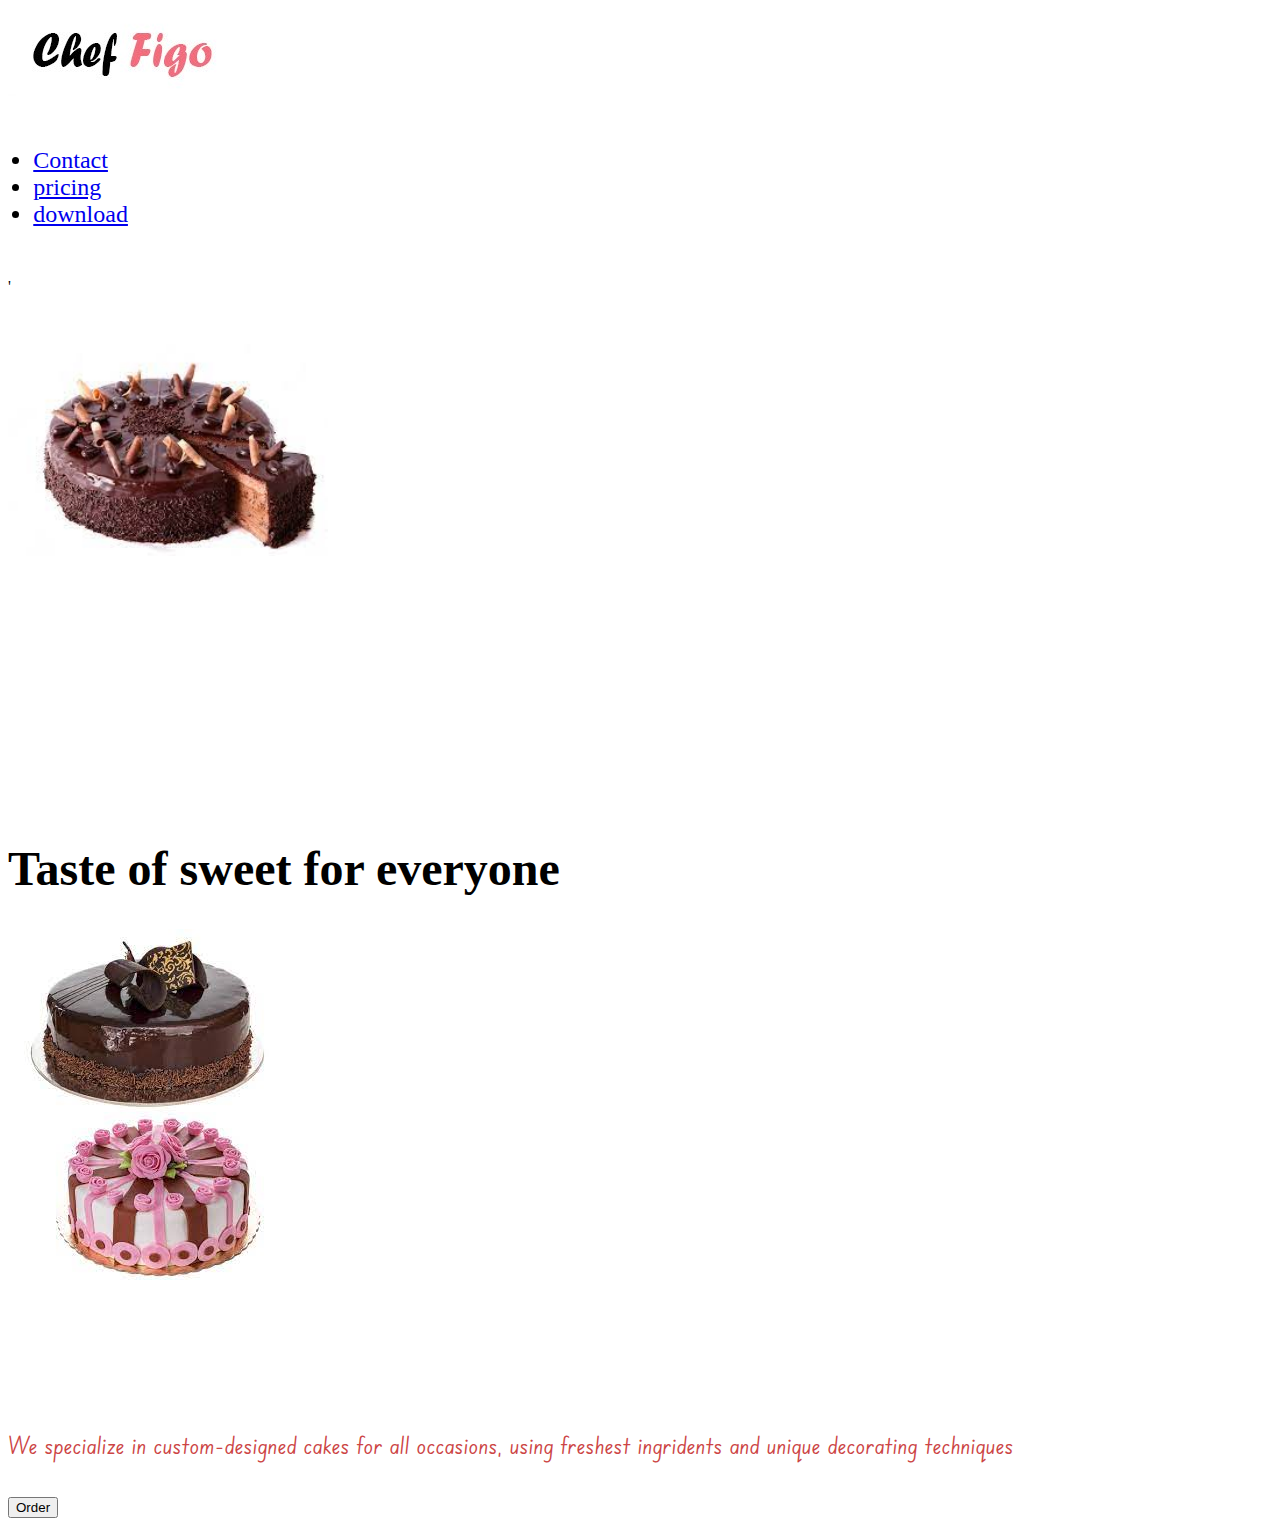
==== index.html @ fc3c8cd3 "Update index.html" ====
<html>
    <head>
        <meta charset utf-8>
        <link rel="stylesheet" href="styles.css">
        <link rel="stylesheet" href="https://cdnjs.cloudflare.com/ajax/libs/font-awesome/6.4.0/css/all.min.css">
        <link href="https://cdn.jsdelivr.net/npm/bootstrap@5.0.2/dist/css/bootstrap.min.css" rel="stylesheet" integrity="sha384-EVSTQN3/azprG1Anm3QDgpJLIm9Nao0Yz1ztcQTwFspd3yD65VohhpuuCOmLASjC" crossorigin="anonymous">
        <link rel="icon" href="icon.ico">
        <link rel="preconnect" href="https://fonts.googleapis.com">
        <link rel="preconnect" href="https://fonts.gstatic.com" crossorigin>
        <link href="https://fonts.googleapis.com/css2?family=Edu+SA+Beginner&family=Kaushan+Script&display=swap" rel="stylesheet">
        <title>Chef FiGo</title>
        </head>
       <body>
          <section id="title">
            <div class="row">
            <div class="col-lg-4 col-md-6">
                <img src="chef figo.jpg">
            </div>
            <div class="container-fluid col-lg-4 col-md-6">
  
                <nav style="color: black;">
                    <ul class="link-list nav justify-content-center">
                        <li class="nav-item">
                          <a class="nav-link" href="#">Contact</a>
                        </li>
                        <li class="nav-item">
                          <a class="nav-link" href="#">pricing</a>
                        </li>
                        <li class="nav-item">
                          <a class="nav-link" href="#">download</a>
                        </li>
                      </ul>
              </nav>
            </div>
            <div class="container-fluid col-lg-4 col-sm-12 text-center">'
                <img src="https://encrypted-tbn0.gstatic.com/images?q=tbn:ANd9GcS6ci1q7b5u-6tnudFbywA2m-DDKQkEph2enw&usqp=CAU" alt="">
            </div>
              </div>
              <!-- end of first row -->

              <div class="scnd row">
                <div class="col-lg-4 col-sm-12 text-center">
                    <img style="width: 20rem; padding-bottom: 20%;" src="[data-uri]" alt="">
                </div>
              <div class="col-lg-4 col-sm-12 text-center">
              <h1 class="text-center" style="font-size: 3rem;">
                Taste of sweet for everyone
              </h1>
              </div>
              <div class="col-lg-4 col-sm-12 text-center">
              <img src="[data-uri]">
              </div>
            

              <!-- end of second row -->
              <div class="row">
              <div class="col-lg-4 col-sm-12 text-center">
                <img src="[data-uri]">
              </div>
              <div class="col-lg-4 text-center">
                <p style="font-size: 1.5rem; color: rgb(204, 68, 68);">We specialize in custom-designed cakes for all occasions, 
                    using freshest ingridents and unique decorating techniques</p>
                    <button class="btn btn-primary">Order</button>
              </div>
              <div class="col-lg-4 col-sm-12 text-center">
                <img class="img-size" src="https://encrypted-tbn0.gstatic.com/images?q=tbn:ANd9GcRsIFLUHbgovBl89vwg0h1-o6qqK_J_2026Lw3HkeFcVK-RDwTsj66mweiZIMQBIV7hPGs&usqp=CAU" alt="">
              </div>
            </div>
              
          </section>
          <section id="action">
            

          </section>

                    
            

            
            <script src = "assets/Js/script.js">
                </script>
                </div>
            </body>
    </html>
---- styles.css ----
/* top left link list */

.link-list{
    padding: 2%;
    font-size: 1.5rem;
}

.scnd{
    height: 20rem;
    padding: 3rem 0 0 0 ;
}

.h1{
    font-family: 'Kaushan Script', cursive;
}



p{
    padding: 10% 0 1%;
    font-family: 'Edu SA Beginner', cursive;
}
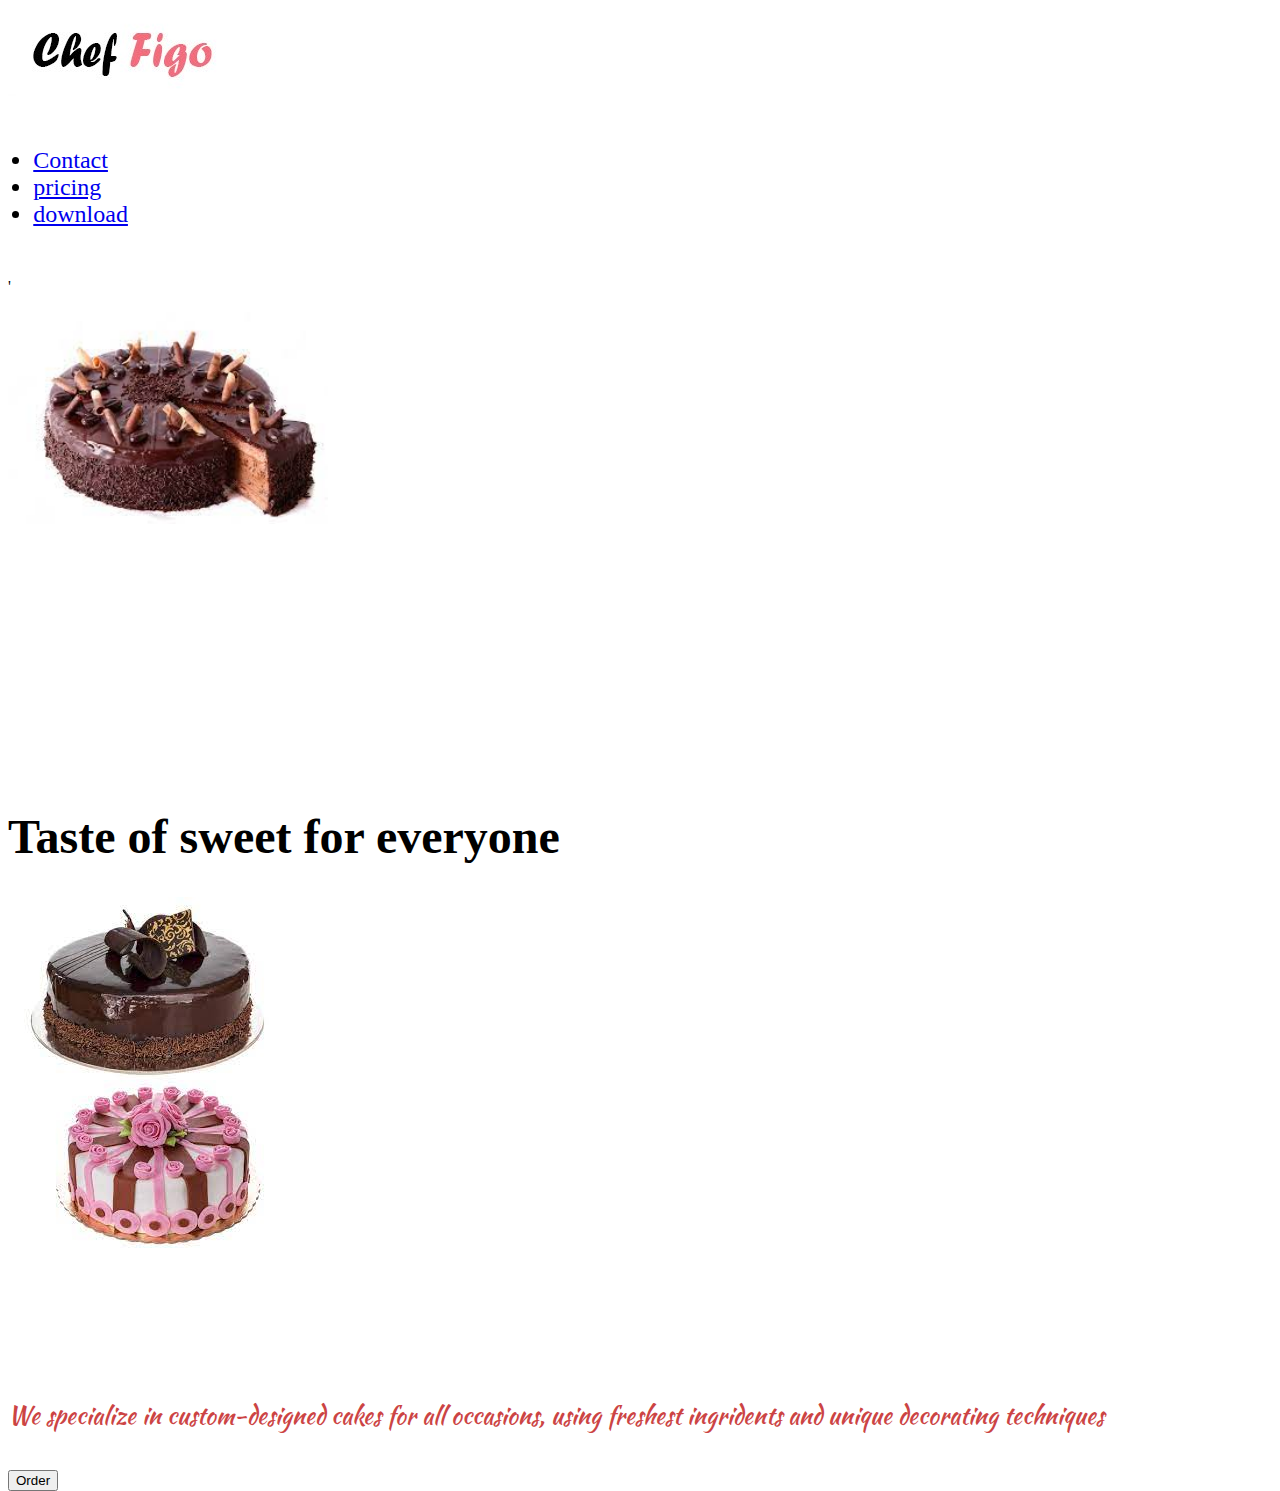
==== commit e288b1d4: "Update index.html" ====
--- a/index.html
+++ b/index.html
@@ -4,10 +4,9 @@
         <link rel="stylesheet" href="styles.css">
         <link rel="stylesheet" href="https://cdnjs.cloudflare.com/ajax/libs/font-awesome/6.4.0/css/all.min.css">
         <link href="https://cdn.jsdelivr.net/npm/bootstrap@5.0.2/dist/css/bootstrap.min.css" rel="stylesheet" integrity="sha384-EVSTQN3/azprG1Anm3QDgpJLIm9Nao0Yz1ztcQTwFspd3yD65VohhpuuCOmLASjC" crossorigin="anonymous">
-        <link rel="icon" href="icon.ico">
-        <link rel="preconnect" href="https://fonts.googleapis.com">
+       <link rel="preconnect" href="https://fonts.googleapis.com">
         <link rel="preconnect" href="https://fonts.gstatic.com" crossorigin>
-        <link href="https://fonts.googleapis.com/css2?family=Edu+SA+Beginner&family=Kaushan+Script&display=swap" rel="stylesheet">
+        <link href="https://fonts.googleapis.com/css2?family=Dancing+Script&family=Edu+SA+Beginner&family=Kaushan+Script&display=swap" rel="stylesheet">
         <title>Chef FiGo</title>
         </head>
        <body>
--- a/styles.css
+++ b/styles.css
@@ -7,16 +7,16 @@
 
 .scnd{
     height: 20rem;
-    padding: 3rem 0 0 0 ;
+    padding: 1rem 0 0 0 ;
 }
 
 .h1{
-    font-family: 'Kaushan Script', cursive;
+    font-family: 'Edu SA Beginner', cursive;
 }
 
 
 
 p{
     padding: 10% 0 1%;
-    font-family: 'Edu SA Beginner', cursive;
+        font-family: 'Kaushan Script', cursive;
 }
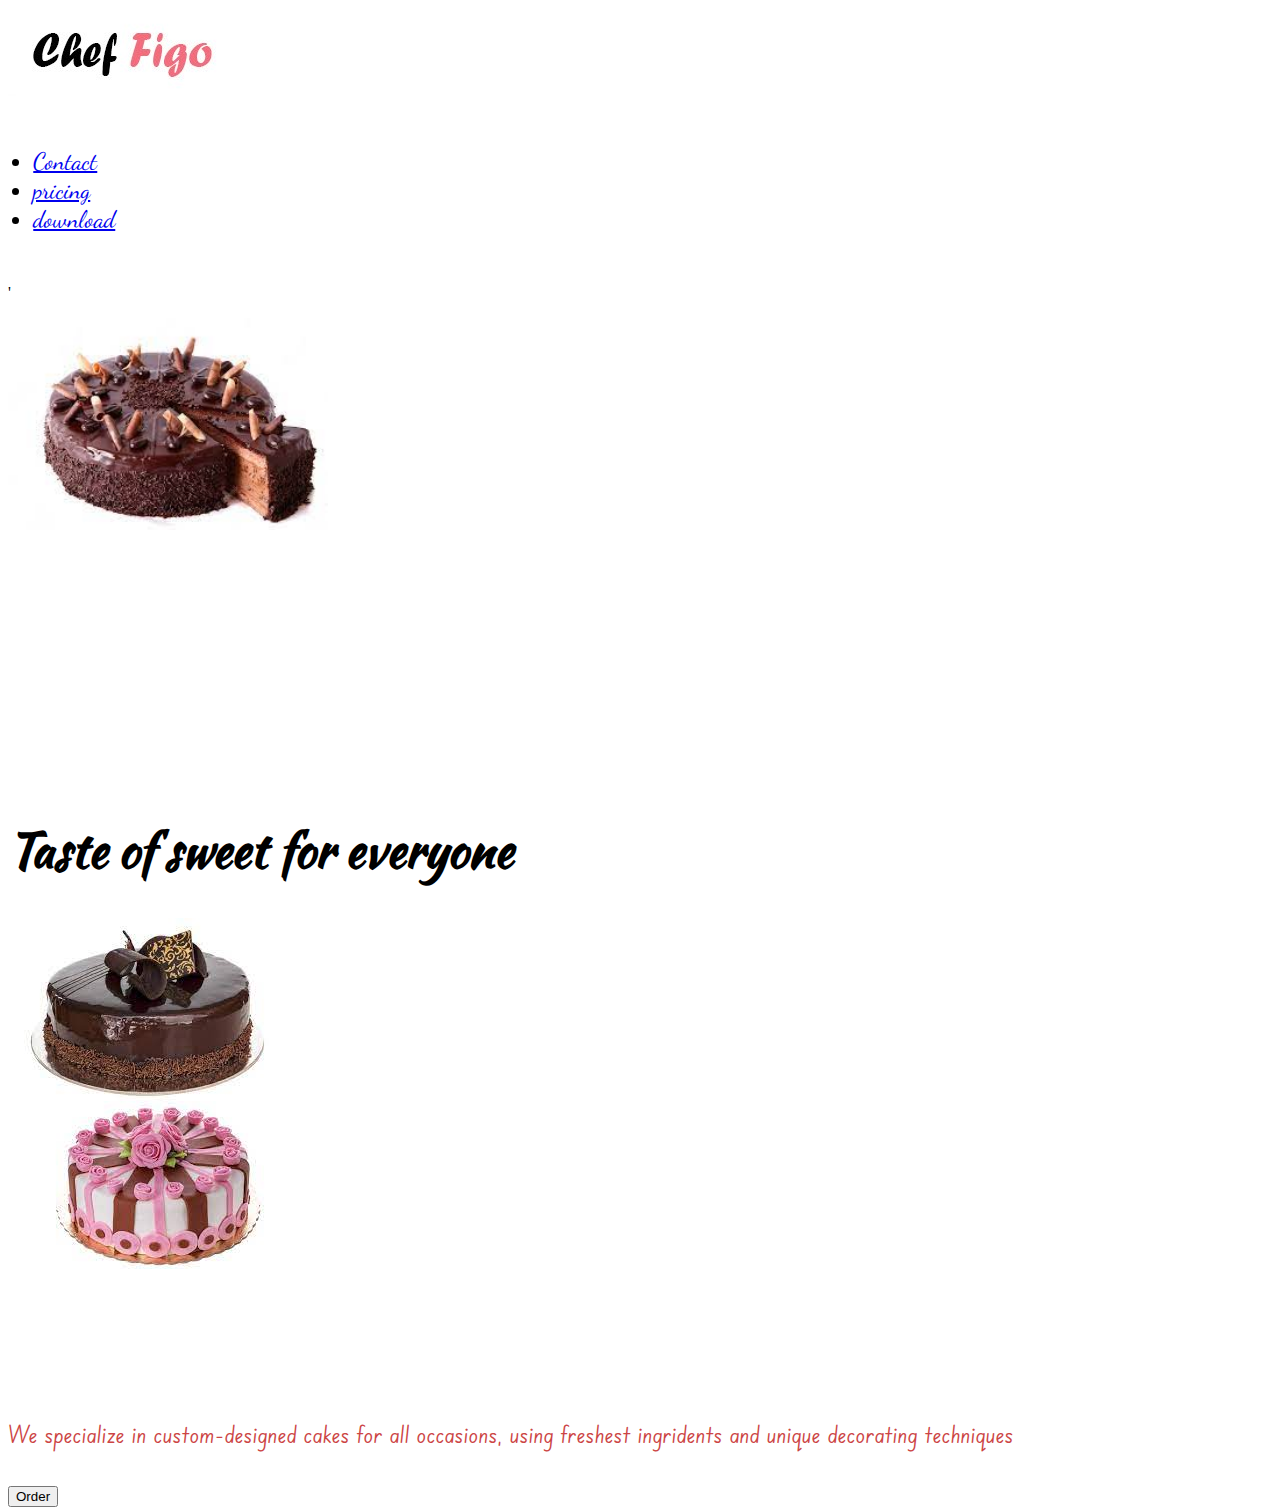
==== commit f6c74292: "Update index.html" ====
--- a/index.html
+++ b/index.html
@@ -18,7 +18,7 @@
             <div class="container-fluid col-lg-4 col-md-6">
   
                 <nav style="color: black;">
-                    <ul class="link-list nav justify-content-center">
+                    <ul class="link-list nav justify-content-center" style=" font-family: 'Dancing Script', cursive;">
                         <li class="nav-item">
                           <a class="nav-link" href="#">Contact</a>
                         </li>
@@ -42,7 +42,7 @@
                     <img style="width: 20rem; padding-bottom: 20%;" src="[data-uri]" alt="">
                 </div>
               <div class="col-lg-4 col-sm-12 text-center">
-              <h1 class="text-center" style="font-size: 3rem;">
+              <h1 class="text-center" style="font-size: 3rem; font-family: 'Kaushan Script', cursive;">
                 Taste of sweet for everyone
               </h1>
               </div>
@@ -57,8 +57,10 @@
                 <img src="[data-uri]">
               </div>
               <div class="col-lg-4 text-center">
-                <p style="font-size: 1.5rem; color: rgb(204, 68, 68);">We specialize in custom-designed cakes for all occasions, 
-                    using freshest ingridents and unique decorating techniques</p>
+                <p style="font-size: 1.5rem; color: rgb(204, 68, 68); font-family: 'Edu SA Beginner', cursive;">
+                    We specialize in custom-designed cakes for all occasions, 
+                    using freshest ingridents and unique decorating techniques
+                </p>
                     <button class="btn btn-primary">Order</button>
               </div>
               <div class="col-lg-4 col-sm-12 text-center">
--- a/styles.css
+++ b/styles.css
@@ -1,5 +1,8 @@
 /* top left link list */
 
+a{
+    font-family: 'Dancing Script', cursive;
+}
 .link-list{
     padding: 2%;
     font-size: 1.5rem;
@@ -10,7 +13,7 @@
     padding: 1rem 0 0 0 ;
 }
 
-.h1{
+h1{
     font-family: 'Edu SA Beginner', cursive;
 }
 
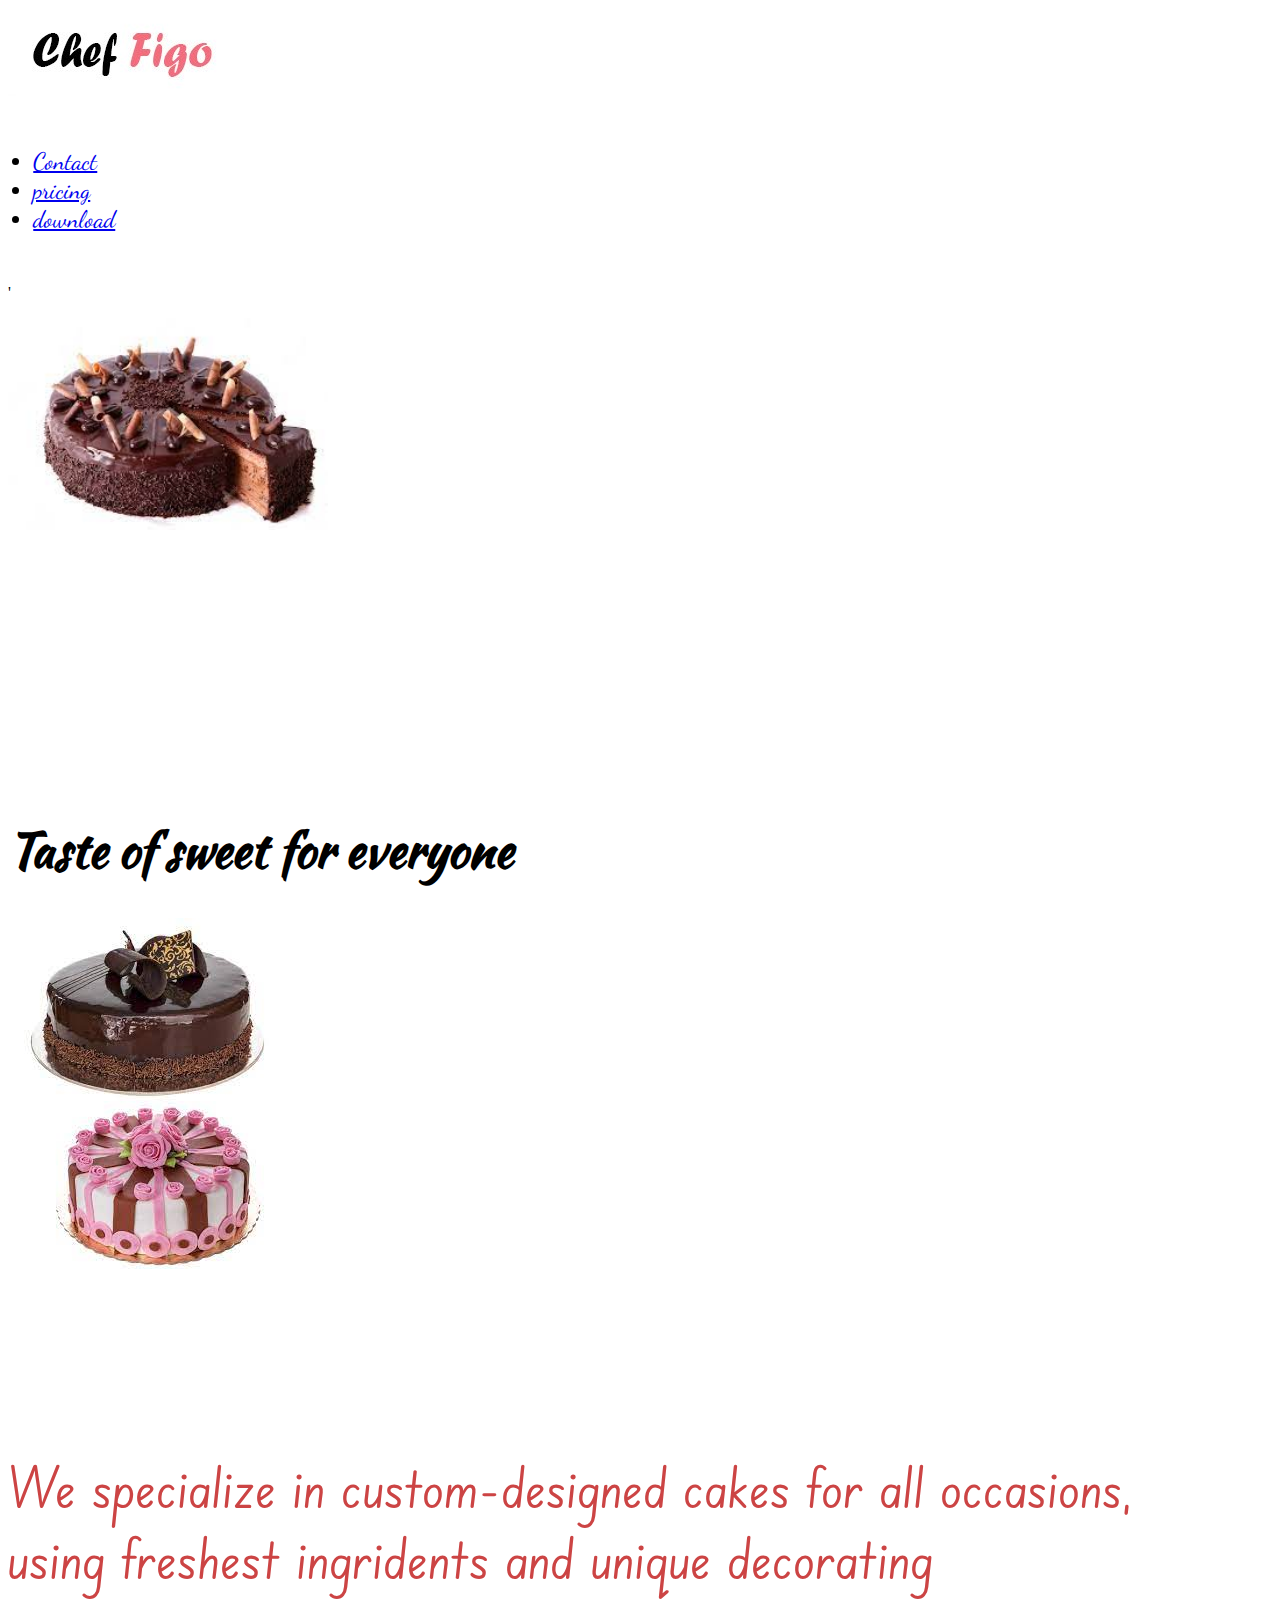
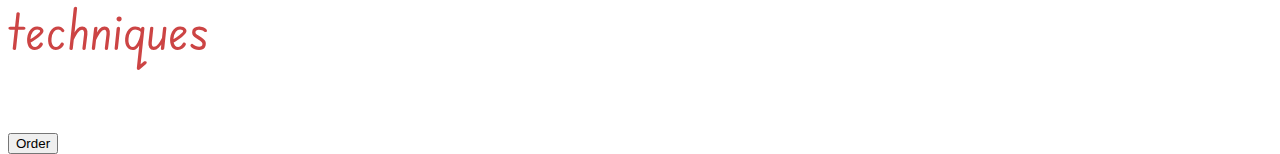
==== commit 67c765bc: "Update index.html" ====
--- a/index.html
+++ b/index.html
@@ -18,7 +18,7 @@
             <div class="container-fluid col-lg-4 col-md-6">
   
                 <nav style="color: black;">
-                    <ul class="link-list nav justify-content-center" style=" font-family: 'Dancing Script', cursive;">
+                    <ul class="link-list nav justify-content-center">
                         <li class="nav-item">
                           <a class="nav-link" href="#">Contact</a>
                         </li>
@@ -57,9 +57,10 @@
                 <img src="[data-uri]">
               </div>
               <div class="col-lg-4 text-center">
-                <p style="font-size: 1.5rem; color: rgb(204, 68, 68); font-family: 'Edu SA Beginner', cursive;">
-                    We specialize in custom-designed cakes for all occasions, 
-                    using freshest ingridents and unique decorating techniques
+                <p style="font-size: 3.5rem; color: rgb(204, 68, 68); font-family: 'Edu SA Beginner', cursive;">
+                    We specialize in custom-designed cakes for all occasions,<br>
+                    using freshest ingridents and unique decorating<br> 
+                    techniques
                 </p>
                     <button class="btn btn-primary">Order</button>
               </div>
--- a/styles.css
+++ b/styles.css
@@ -2,6 +2,9 @@
 
 a{
     font-family: 'Dancing Script', cursive;
+}
+li{
+    style=" font-family: 'Dancing Script', cursive;"
 }
 .link-list{
     padding: 2%;
@@ -9,7 +12,7 @@
 }
 
 .scnd{
-    height: 20rem;
+    height: 10rem;
     padding: 1rem 0 0 0 ;
 }
 
@@ -21,5 +24,6 @@
 
 p{
     padding: 10% 0 1%;
-        font-family: 'Kaushan Script', cursive;
+    font-family: 'Kaushan Script', cursive;
+    font-size: 3.5rem;
 }
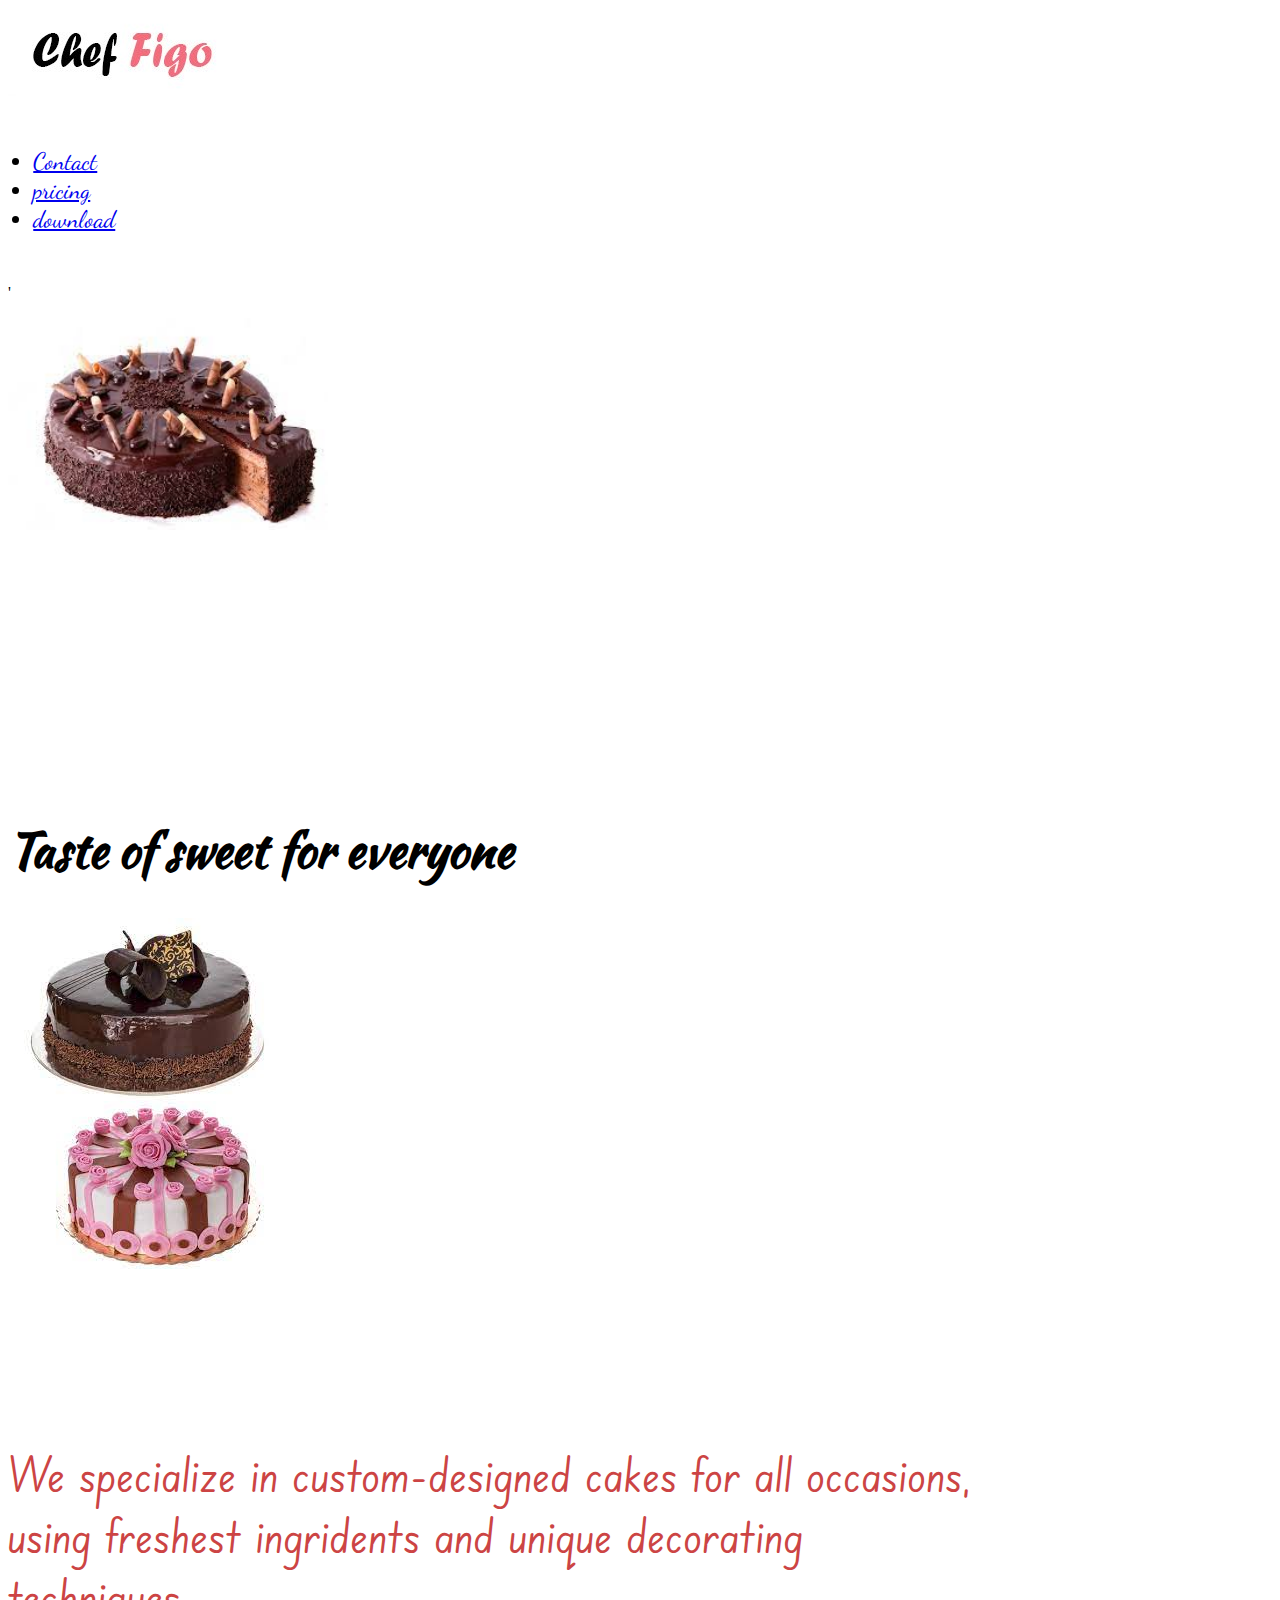
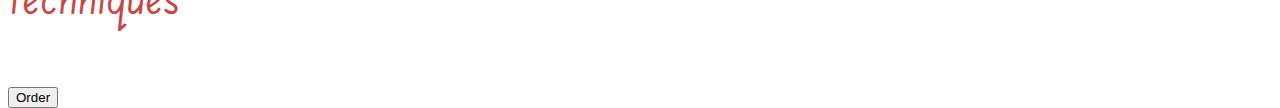
==== commit dfbe92d7: "Update index.html" ====
--- a/index.html
+++ b/index.html
@@ -42,7 +42,7 @@
                     <img style="width: 20rem; padding-bottom: 20%;" src="[data-uri]" alt="">
                 </div>
               <div class="col-lg-4 col-sm-12 text-center">
-              <h1 class="text-center" style="font-size: 3rem; font-family: 'Kaushan Script', cursive;">
+              <h1 class="text-center" style="font-size: 3rem; font-family: 'Kaushan Script', cursive; padding-top: 0;">
                 Taste of sweet for everyone
               </h1>
               </div>
@@ -57,7 +57,7 @@
                 <img src="[data-uri]">
               </div>
               <div class="col-lg-4 text-center">
-                <p style="font-size: 3.5rem; color: rgb(204, 68, 68); font-family: 'Edu SA Beginner', cursive;">
+                <p style="font-size: 3rem; color: rgb(204, 68, 68); font-family: 'Edu SA Beginner', cursive;">
                     We specialize in custom-designed cakes for all occasions,<br>
                     using freshest ingridents and unique decorating<br> 
                     techniques
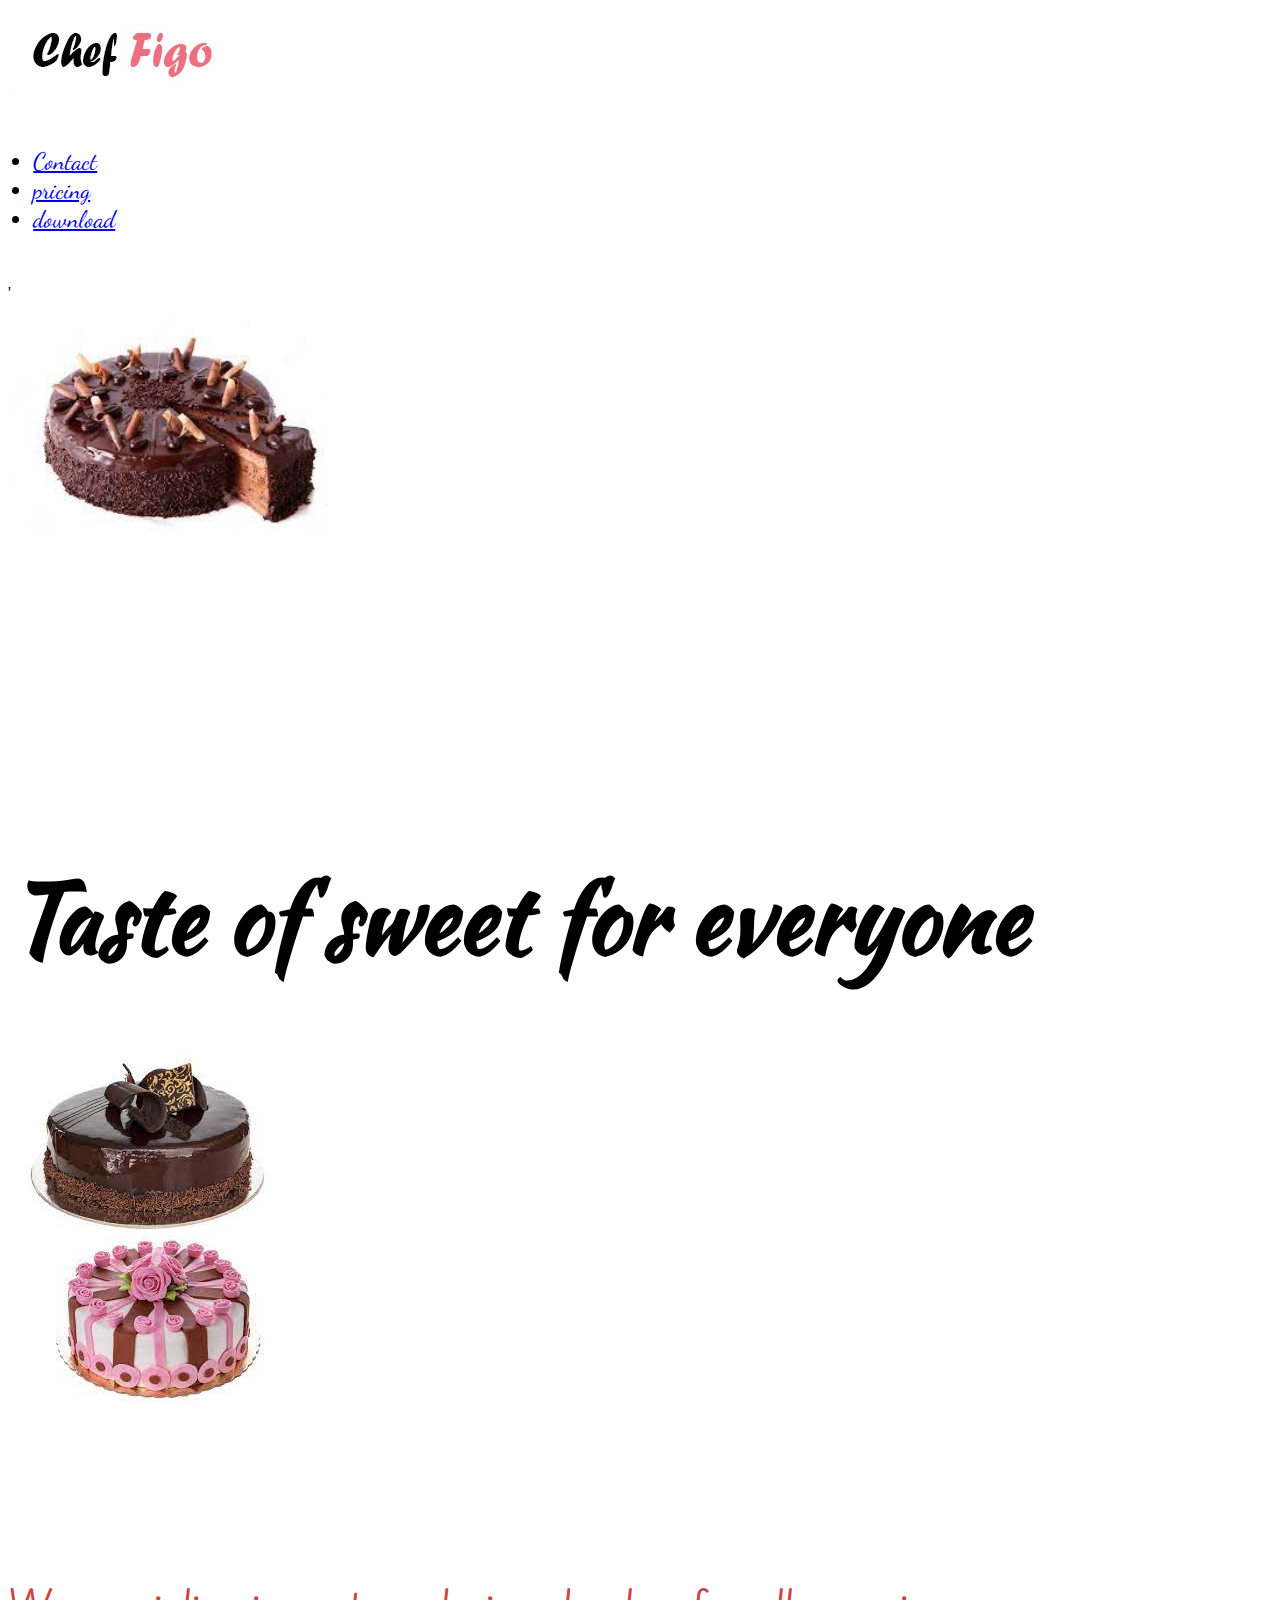
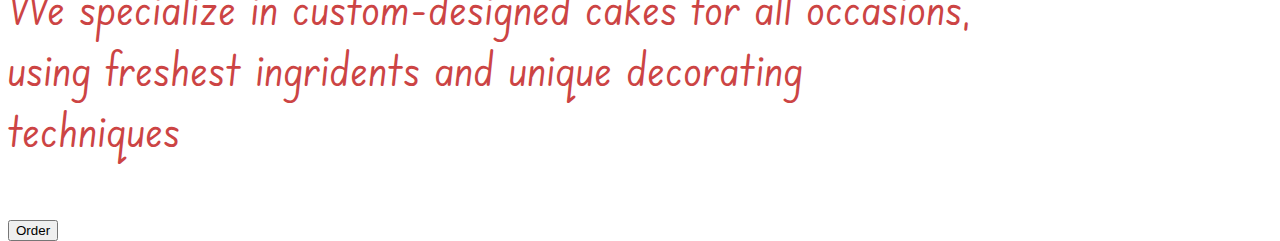
==== commit ae1b38ae: "Update index.html" ====
--- a/index.html
+++ b/index.html
@@ -32,7 +32,7 @@
               </nav>
             </div>
             <div class="container-fluid col-lg-4 col-sm-12 text-center">'
-                <img src="https://encrypted-tbn0.gstatic.com/images?q=tbn:ANd9GcS6ci1q7b5u-6tnudFbywA2m-DDKQkEph2enw&usqp=CAU" alt="">
+<!--                 <img src="https://encrypted-tbn0.gstatic.com/images?q=tbn:ANd9GcS6ci1q7b5u-6tnudFbywA2m-DDKQkEph2enw&usqp=CAU" alt=""> -->
             </div>
               </div>
               <!-- end of first row -->
@@ -42,7 +42,7 @@
                     <img style="width: 20rem; padding-bottom: 20%;" src="[data-uri]" alt="">
                 </div>
               <div class="col-lg-4 col-sm-12 text-center">
-              <h1 class="text-center" style="font-size: 3rem; font-family: 'Kaushan Script', cursive; padding-top: 0;">
+              <h1 class="text-center" style="font-size: 6rem; font-family: 'Kaushan Script', cursive; padding-top: 0;">
                 Taste of sweet for everyone
               </h1>
               </div>
@@ -62,7 +62,7 @@
                     using freshest ingridents and unique decorating<br> 
                     techniques
                 </p>
-                    <button class="btn btn-primary">Order</button>
+                    <button class="btn btn-danger btn-lg order-btn">Order</button>
               </div>
               <div class="col-lg-4 col-sm-12 text-center">
                 <img class="img-size" src="https://encrypted-tbn0.gstatic.com/images?q=tbn:ANd9GcRsIFLUHbgovBl89vwg0h1-o6qqK_J_2026Lw3HkeFcVK-RDwTsj66mweiZIMQBIV7hPGs&usqp=CAU" alt="">
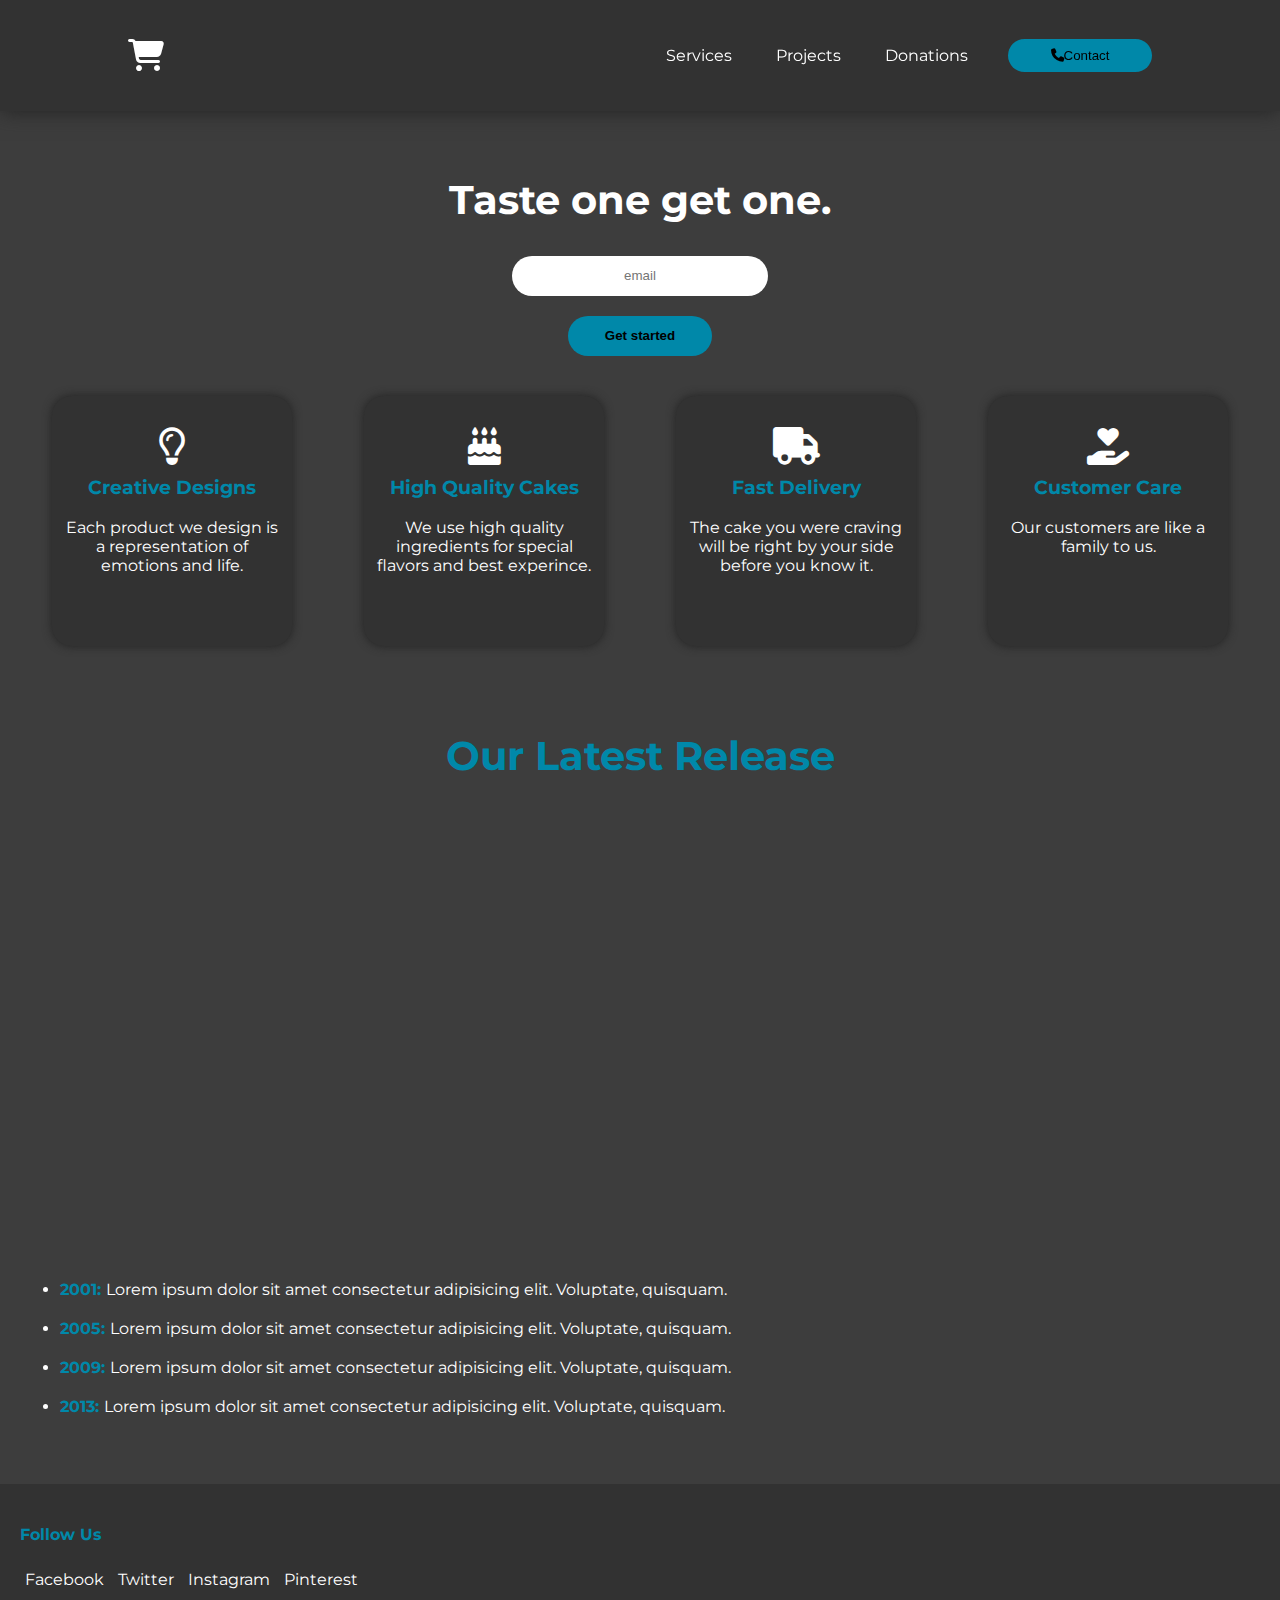
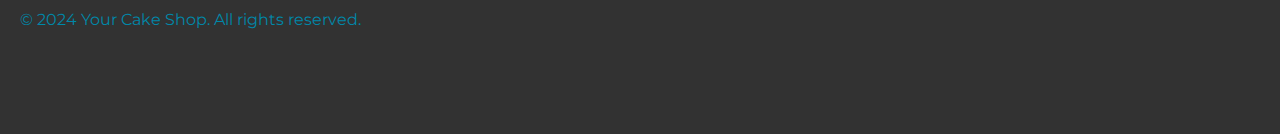
==== commit 92d767a7: "Update" ====
--- a/index.html
+++ b/index.html
@@ -1,86 +1,101 @@
-<html>
-    <head>
-        <meta charset utf-8>
-        <link rel="stylesheet" href="styles.css">
-        <link rel="stylesheet" href="https://cdnjs.cloudflare.com/ajax/libs/font-awesome/6.4.0/css/all.min.css">
-        <link href="https://cdn.jsdelivr.net/npm/bootstrap@5.0.2/dist/css/bootstrap.min.css" rel="stylesheet" integrity="sha384-EVSTQN3/azprG1Anm3QDgpJLIm9Nao0Yz1ztcQTwFspd3yD65VohhpuuCOmLASjC" crossorigin="anonymous">
-       <link rel="preconnect" href="https://fonts.googleapis.com">
-        <link rel="preconnect" href="https://fonts.gstatic.com" crossorigin>
-        <link href="https://fonts.googleapis.com/css2?family=Dancing+Script&family=Edu+SA+Beginner&family=Kaushan+Script&display=swap" rel="stylesheet">
-        <title>Chef FiGo</title>
-        </head>
-       <body>
-          <section id="title">
-            <div class="row">
-            <div class="col-lg-4 col-md-6">
-                <img src="chef figo.jpg">
+<!DOCTYPE html>
+<html lang='en'>
+
+<head>
+    <meta name='viewport' content='width=device-width, initial scale = 1.0'>
+    <meta charset='utf-8'>
+    <title>Product Landing Page</title>
+    <link rel="stylesheet" href="assets/styles/styles.css">
+    <link rel="stylesheet" href="https://cdnjs.cloudflare.com/ajax/libs/font-awesome/6.5.2/css/all.min.css">
+</head>
+
+<body>
+    <header id='header'>
+        <!-- <img id='header-img' src='' alt='logo'> -->
+        <i class="logo fa fa-duotone fa-cart-shopping fa-2xl"></i>
+        <nav id='nav-bar'>
+            <ul class="nav-links">
+                <li><a href="#services">Services</a></li>
+                <li><a href="#projects">Projects</a></li>
+                <li><a href="#donations">Donations</a></li>
+            </ul>
+        </nav>
+        <a href="#"><button><i class="fa-light fa-phone fa" style="color: #000000;"></i>Contact</button></a>
+    </header>
+    <main id='main'>
+        <section id="services">
+            <h1 class="head-title white">Taste one get one.</h1>
+            <form id='form' action="https://www.freecodecamp.com/email-submit">
+                <input id='email' name='email' placeholder='email' type='email' required>
+                <input type='submit' id='submit' value="Get started">
+            </form>
+            <div class="service-container">
+                <div class="service-card">
+                    <h3><i class="fa-regular fa-lightbulb fa-beat-fade fa-2xl"></i> </h3>
+                    <h3 class="blue service-header">Creative Designs</h3>
+                    <p>Each product we design is a representation of emotions and life.</p>
+                </div>
+                <div class="service-card">
+                    <h3><i class="fa fa-light fa-cake-candles fa-beat-fade fa-2xl"></i></h3>
+                    <h3 class="blue service-header">High Quality Cakes</h3>
+                    <p>We use high quality ingredients for special flavors and best experince.</p>
+                </div>
+                <div class="service-card">
+                    <h3><i class="fa fa-light fa-truck fa-beat-fade fa-2xl"></i></h3>
+                    <h3 class="blue service-header">Fast Delivery</h3>
+                    <p>The cake you were craving will be right by your side before you know it.</p>
+                </div>
+                <div class="service-card">
+                    <h3><i class="fa fa-light fa-hand-holding-heart fa-beat-fade fa-2xl"></i></h3>
+                    <h3 class="blue service-header">Customer Care</h3>
+                    <p>Our customers are like a family to us.</p>
+                </div>
             </div>
-            <div class="container-fluid col-lg-4 col-md-6">
-  
-                <nav style="color: black;">
-                    <ul class="link-list nav justify-content-center">
-                        <li class="nav-item">
-                          <a class="nav-link" href="#">Contact</a>
-                        </li>
-                        <li class="nav-item">
-                          <a class="nav-link" href="#">pricing</a>
-                        </li>
-                        <li class="nav-item">
-                          <a class="nav-link" href="#">download</a>
-                        </li>
-                      </ul>
-              </nav>
+        </section>
+        <section id="projects">
+            <h1 class="head-title blue">Our Latest Release</h1>
+            <iframe width="560" height="315" src="https://www.youtube.com/embed/D9wMOySWVak?si=QL8hlI64nrD4myUc"
+                title="YouTube video player" frameborder="0"
+                allow="accelerometer; autoplay; clipboard-write; encrypted-media; gyroscope; picture-in-picture; web-share"
+                referrerpolicy="strict-origin-when-cross-origin" allowfullscreen></iframe>
+        </section>
+        <section id='donations' class="donations white">
+            <ul>
+                <li><span class="bold blue">2001: </span> Lorem ipsum dolor sit amet consectetur adipisicing elit.
+                    Voluptate,
+                    quisquam.</li>
+                <li><span class="bold blue">2005: </span> Lorem ipsum dolor sit amet consectetur adipisicing elit.
+                    Voluptate,
+                    quisquam.</li>
+                <li><span class="bold blue">2009: </span> Lorem ipsum dolor sit amet consectetur adipisicing elit.
+                    Voluptate,
+                    quisquam.</li>
+                <li><span class="bold blue">2013: </span> Lorem ipsum dolor sit amet consectetur adipisicing elit.
+                    Voluptate, quisquam.</li>
+            </ul>
+        </section>
+    </main>
+    <footer>
+        <div class="footer-section">
+            <h4 class="bold blue">Follow Us</h4>
+            <div class="social-icons">
+                <a href="https://facebook.com/ola" class="icon" aria-label="Facebook">
+                    Facebook
+                </a>
+                <a href="https://t.me/CfigoBot" class="icon" aria-label="Telegram">
+                    Twitter
+                </a>
+                <a href="https://instagram.com/ola" class="icon" aria-label="Instagram">
+                    Instagram
+                </a>
+                <a href="https://pinterest.com/yourcakeprofile" class="icon" aria-label="Pinterest">
+                    Pinterest
+                </a>
             </div>
-            <div class="container-fluid col-lg-4 col-sm-12 text-center">'
-<!--                 <img src="https://encrypted-tbn0.gstatic.com/images?q=tbn:ANd9GcS6ci1q7b5u-6tnudFbywA2m-DDKQkEph2enw&usqp=CAU" alt=""> -->
-            </div>
-              </div>
-              <!-- end of first row -->
+            <p class="blue">© 2024 Your Cake Shop. All rights reserved.</p>
+        </div>
+    </footer>
 
-              <div class="scnd row">
-                <div class="col-lg-4 col-sm-12 text-center">
-                    <img style="width: 20rem; padding-bottom: 20%;" src="[data-uri]" alt="">
-                </div>
-              <div class="col-lg-4 col-sm-12 text-center">
-              <h1 class="text-center" style="font-size: 6rem; font-family: 'Kaushan Script', cursive; padding-top: 0;">
-                Taste of sweet for everyone
-              </h1>
-              </div>
-              <div class="col-lg-4 col-sm-12 text-center">
-              <img src="[data-uri]">
-              </div>
-            
+</body>
 
-              <!-- end of second row -->
-              <div class="row">
-              <div class="col-lg-4 col-sm-12 text-center">
-                <img src="[data-uri]">
-              </div>
-              <div class="col-lg-4 text-center">
-                <p style="font-size: 3rem; color: rgb(204, 68, 68); font-family: 'Edu SA Beginner', cursive;">
-                    We specialize in custom-designed cakes for all occasions,<br>
-                    using freshest ingridents and unique decorating<br> 
-                    techniques
-                </p>
-                    <button class="btn btn-danger btn-lg order-btn">Order</button>
-              </div>
-              <div class="col-lg-4 col-sm-12 text-center">
-                <img class="img-size" src="https://encrypted-tbn0.gstatic.com/images?q=tbn:ANd9GcRsIFLUHbgovBl89vwg0h1-o6qqK_J_2026Lw3HkeFcVK-RDwTsj66mweiZIMQBIV7hPGs&usqp=CAU" alt="">
-              </div>
-            </div>
-              
-          </section>
-          <section id="action">
-            
-
-          </section>
-
-                    
-            
-
-            
-            <script src = "assets/Js/script.js">
-                </script>
-                </div>
-            </body>
-    </html>
+</html>--- a/assets/styles/styles.css
+++ b/assets/styles/styles.css
@@ -0,0 +1,221 @@
+@import url('https://fonts.googleapis.com/css2?family=Lato:ital,wght@0,100;0,300;0,400;0,700;0,900;1,100;1,300;1,400;1,700;1,900&family=Montserrat:ital,wght@0,100..900;1,100..900&display=swap');
+
+* {
+    box-sizing: border-box;
+    --dark-background: rgb(50, 50, 50);
+    --background-color: rgb(61, 61, 61);
+    --background-color-light: rgb(94, 94, 94);
+    --button-color: rgba(0, 136, 169, 1);
+    --shadow: rgb(35, 35, 35);
+    /* width: 100%; */
+}
+
+.white {
+    color: #fff;
+}
+
+body {
+    padding-top: 130px;
+    font-family: "Montserrat", sans-serif;
+    background-color: rgb(61, 61, 61);
+    margin: 0;
+}
+
+header {
+    background-color: rgb(50, 50, 50);
+    color: #fff;
+    width: 100%;
+    display: flex;
+    font-weight: 400;
+    font-size: 16px;
+    justify-content: flex-end;
+    align-items: center;
+    padding: 30px 10%;
+    box-shadow: 0px 0px 20px var(--shadow);
+    position: fixed;
+    top: 0;
+    z-index: 200;
+
+}
+
+.logo {
+    margin-right: auto;
+}
+
+.logo:hover {
+    cursor: pointer;
+}
+
+.nav-links {
+    list-style: none;
+
+}
+
+.nav-links a {
+    color: #fff;
+    text-decoration: none;
+}
+
+.nav-links a:hover {
+    color: rgb(53, 215, 255);
+    transition: all 0.3s ease 0s;
+}
+
+.nav-links li {
+    display: inline-block;
+    padding: 0px 20px;
+}
+
+button {
+    margin-left: 20px;
+    background-color: var(--button-color);
+    border-radius: 50px;
+    cursor: pointer;
+    border: none;
+    padding: 9px 25px;
+    width: 9rem;
+}
+
+button:hover {
+    background-color: rgb(0, 98, 122);
+    transition: all 0.3s ease 0s;
+}
+
+#services {
+    padding: auto;
+}
+
+.head-title {
+    margin-top: 40px;
+    text-align: center;
+    font-weight: bold;
+    font-size: 40px;
+    padding: 5px;
+}
+
+form {
+    display: flex;
+    flex-direction: column;
+    align-items: center;
+}
+
+input[type='email'] {
+    background-color: #fff;
+    border: none;
+    height: 40px;
+    width: 16rem;
+    padding: 20px;
+    text-align: center;
+    border-radius: 20px;
+}
+
+input[type='email']:focus {
+    box-shadow: 0px 0px 10px var(--button-color);
+    border: var(--button-color) solid;
+    transition: all 0.1s ease 0s;
+}
+
+input[type='submit'] {
+    width: 9rem;
+    height: 40px;
+    background-color: var(--button-color);
+    border: none;
+    border-radius: 20px;
+    margin-top: 20px;
+    font-weight: bold;
+}
+
+input[type='submit']:hover {
+    background-color: rgb(0, 109, 136);
+    transition: all 0.3s ease 0s;
+}
+
+.service-container {
+    padding: 40px 0;
+    margin: auto 1rem;
+    display: flex;
+    justify-content: space-around;
+}
+
+.service-card {
+    width: 15rem;
+    height: 250px;
+    text-align: center;
+    background-color: var(--dark-background);
+    border-radius: 20px;
+    box-shadow: 0px 0px 10px var(--shadow);
+    padding: 20px 10px;
+    color: #fff;
+    margin: auto 0.5rem;
+}
+
+#projects {
+    display: flex;
+    margin: auto;
+    align-items: center;
+    justify-content: center;
+    flex-direction: column;
+
+}
+
+iframe {
+    border-radius: 20px;
+    width: 50%;
+    height: 400px;
+    margin: auto;
+}
+
+.donations {
+    padding: 3rem 20px;
+}
+
+.donations li {
+    margin: 20px 0;
+}
+
+.bold {
+    font-weight: bold;
+}
+
+.footer-section {
+    background-color: var(--dark-background);
+    bottom: 0;
+    position: relative;
+    height: 250px;
+    padding: 20px;
+}
+
+
+.footer-section a {
+    color: #fff;
+    display: inline-block;
+    margin: auto;
+    padding: 5px;
+    text-decoration: none;
+}
+
+.footer-section a:hover {
+    color: rgb(53, 215, 255);
+    transition: all 0.3s ease 0s;
+}
+
+.blue {
+    color: var(--button-color);
+}
+
+@media screen and (max-width: 768px) {
+    .service-container {
+        padding: 40px 0;
+        display: flex;
+        justify-content: center;
+        align-items: center;
+        flex-direction: column;
+
+    }
+
+    .service-card {
+        height: 200px;
+        width: 20rem;
+        margin: 20px 0;
+    }
+}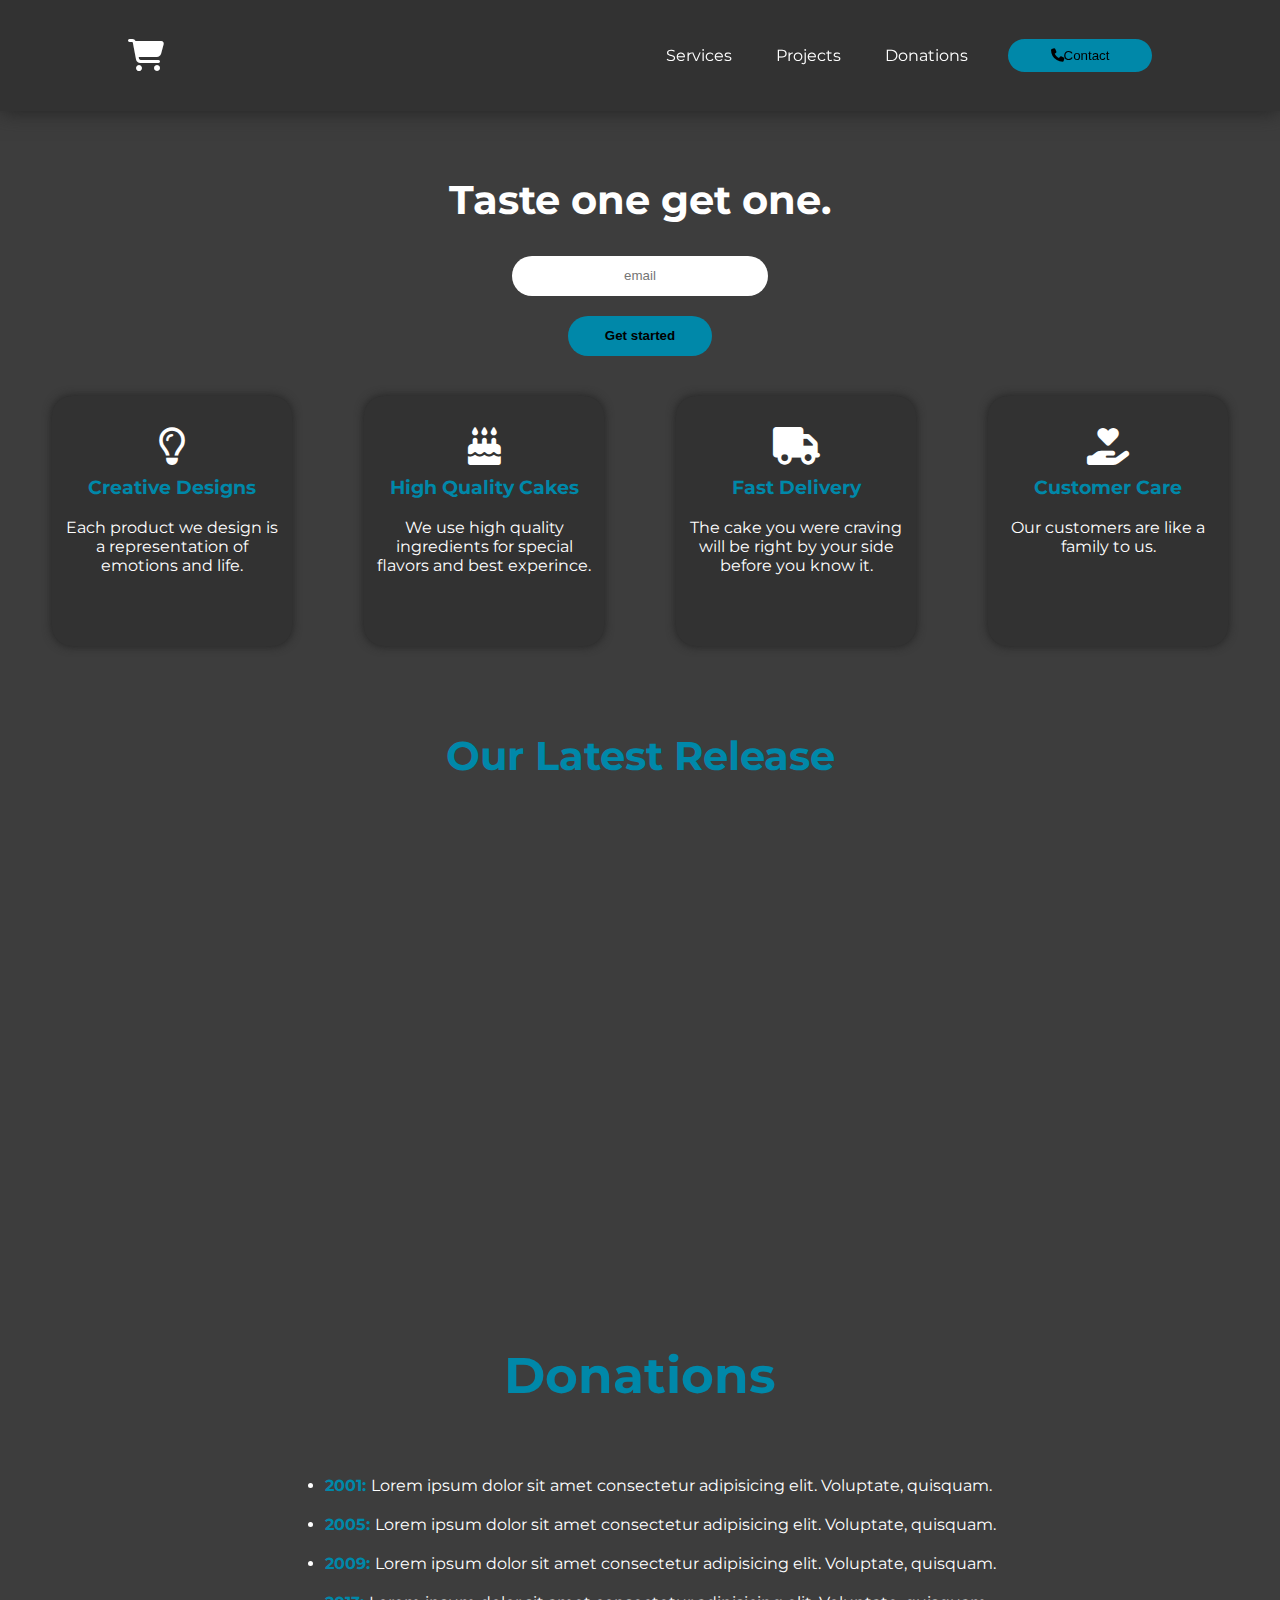
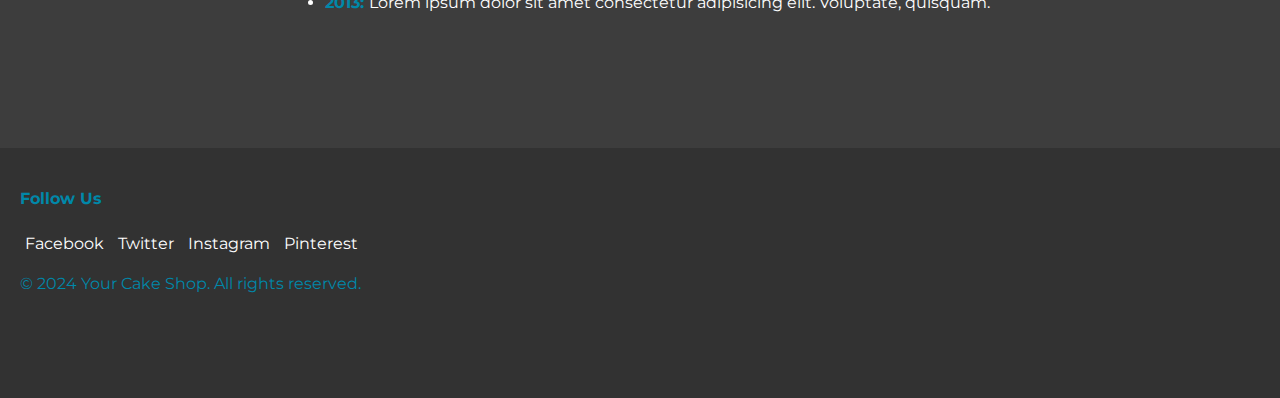
==== commit 6b9e88cd: "Updated" ====
--- a/index.html
+++ b/index.html
@@ -60,6 +60,8 @@
                 referrerpolicy="strict-origin-when-cross-origin" allowfullscreen></iframe>
         </section>
         <section id='donations' class="donations white">
+            <h1 class="blue bold">Donations</h1>
+
             <ul>
                 <li><span class="bold blue">2001: </span> Lorem ipsum dolor sit amet consectetur adipisicing elit.
                     Voluptate,
--- a/assets/styles/styles.css
+++ b/assets/styles/styles.css
@@ -166,7 +166,14 @@
 }
 
 .donations {
-    padding: 3rem 20px;
+    padding: 100px 3rem;
+    display: flex;
+    flex-direction: column;
+    align-items: center;
+}
+
+.donations h1 {
+    font-size: 50px;
 }
 
 .donations li {
